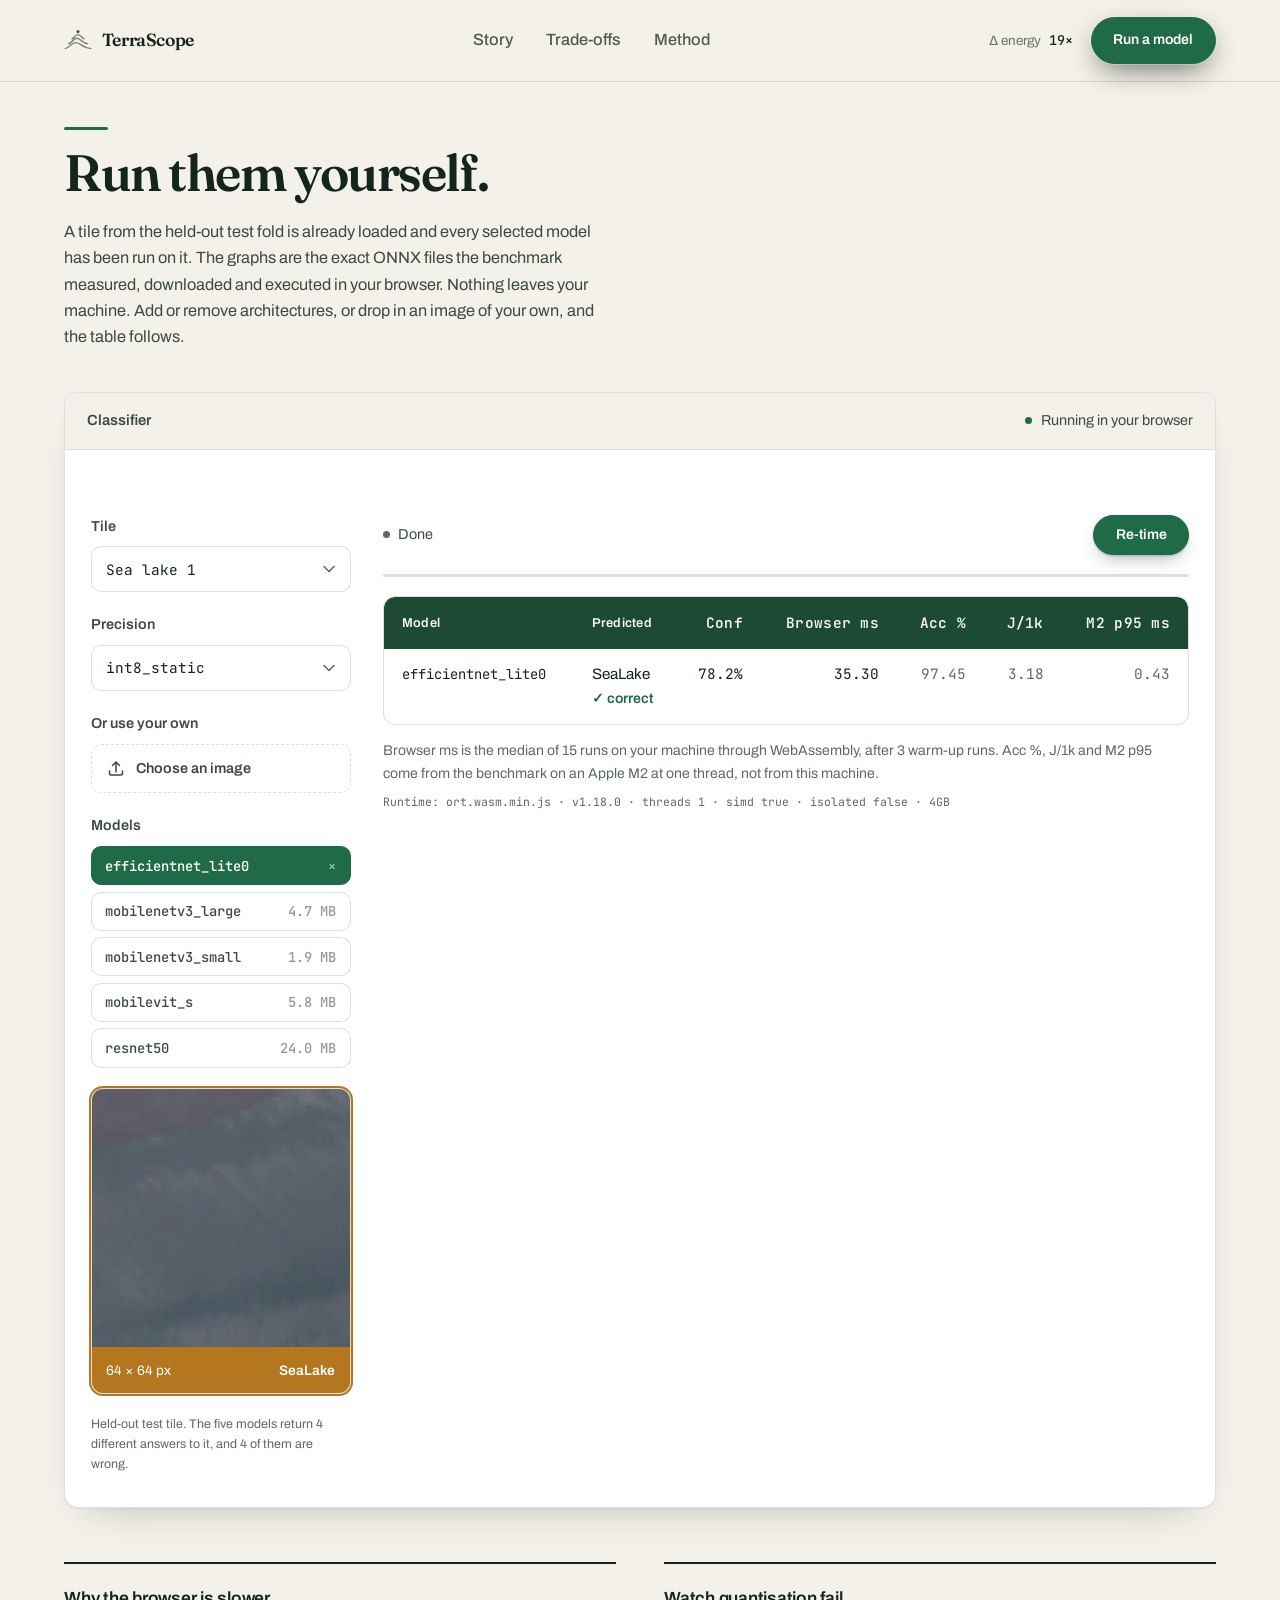
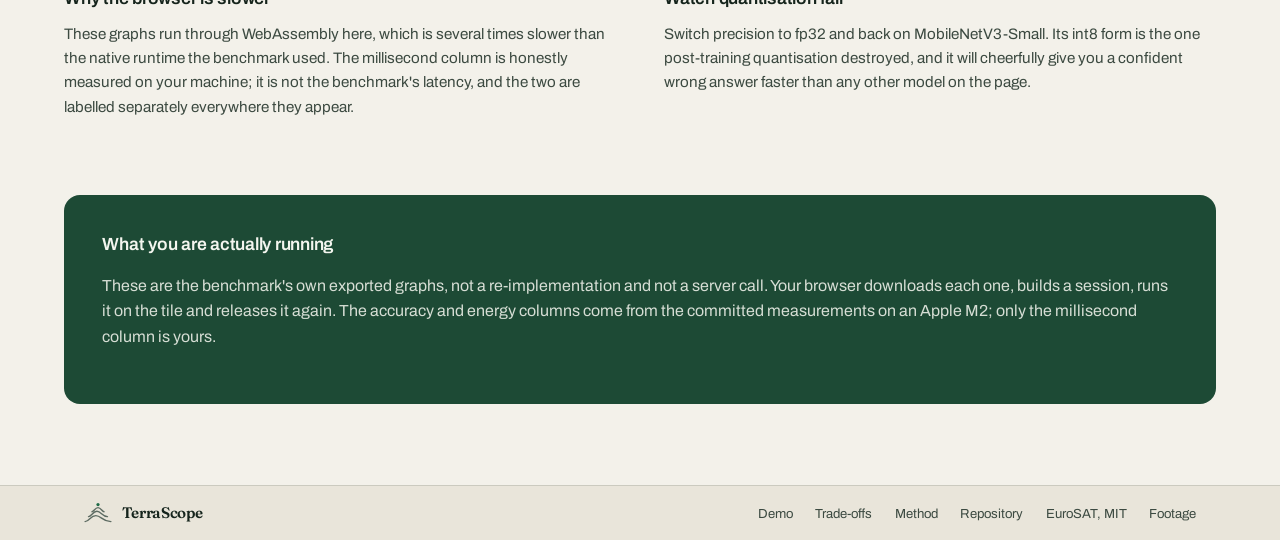
==== web/demo.html @ 0d63b8c3 "Serve the demo runtime from this origin, fetch one model on arrival, keep one copy Three problems in" ====
<!doctype html>
<html lang="en">
<head>
<meta charset="utf-8">
<meta name="viewport" content="width=device-width, initial-scale=1">
<title>TerraScope — run the models</title>
<meta name="description" content="Run the benchmark's own ONNX graphs in your browser on tiles from the held-out test fold.">
<link rel="stylesheet" href="assets/site.css">
<style>
  /* minmax(0,1fr), not 1fr: a `1fr` track takes its minimum from the
     content, and the widest thing in this one is the results table. That
     stretched the whole grid — and with it the controls column and the page —
     to the table's natural width instead of letting .tscroll scroll. */
  .layout{display:grid;grid-template-columns:minmax(200px,260px) minmax(0,1fr);
    gap:2rem;margin-top:clamp(28px,4vh,44px)}
  @media(max-width:820px){.layout{grid-template-columns:minmax(0,1fr)}}
  .controls{display:flex;flex-direction:column;gap:1.3rem}
  .runbar{display:flex;align-items:center;justify-content:space-between;gap:1rem;
    flex-wrap:wrap;margin-bottom:1.2rem}
  .status{font-size:.9rem;color:var(--ink-soft)}
  .status.busy{color:var(--brand)}
  .bar{height:3px;background:var(--rule);border-radius:99px;margin-top:.55rem;overflow:hidden}
  .bar i{display:block;height:100%;width:100%;background:var(--brand);
    transform:scaleX(0);transform-origin:left;transition:transform .3s ease}

  /* One green on the page that carries information. */
  .verdict.hit::before{content:"\2713\00a0"}
  table.data tbody tr{transition:background .18s ease}
  table.data tbody tr:hover{background:rgba(21,36,28,.03)}
</style>
</head>
<body class="lit">

<nav class="nav" id="nav">
  <a class="brand" href="index.html">
    <svg class="mark" viewBox="0 0 26 20" aria-hidden="true">
      <path d="M1 18C5 18 6 12.4 11 12.4S17.2 18 25 18"/>
      <path d="M4.2 13.4C7 13.4 8.2 8.4 12 8.4S17 13.4 21.8 13.4"/>
      <path d="M7.4 8.8C9.2 8.8 10.2 5 13 5S16.8 8.8 18.6 8.8"/>
      <circle class="pin" cx="13" cy="2.2" r="1.5"/>
    </svg>
    <span>TerraScope</span>
  </a>
  <div class="nav-links" id="navlinks">
    <span class="nav-pill" id="navpill"></span>
    <a href="index.html">Story</a>
    <a href="trade-offs.html">Trade-offs</a>
    <a href="method.html">Method</a>
  </div>
  <div class="nav-right">
    <span class="readout" title="Energy spread between configurations of statistically equal accuracy">
      <em>&#916; energy</em><b id="nav-fig">&#8212;</b>
    </span>
    <a class="btn btn-primary" href="demo.html">Run a model</a>
  </div>
  <i class="nav-prog" id="navprog"></i>
</nav>

<main class="page">
  <section class="lab" style="padding-bottom:0">
    <div class="wrap wide">
      <h1 class="display opens" style="font-size:clamp(2rem,4.4vw,3.2rem)">Run them yourself.</h1>
      <p class="lede">A tile from the held-out test fold is already loaded and
        every selected model has been run on it. The graphs are the exact ONNX
        files the benchmark measured, downloaded and executed in your browser.
        Nothing leaves your machine. Add or remove architectures, or drop in
        an image of your own, and the table follows.</p>
    </div>
  </section>

  <section class="lab" style="padding-top:var(--flow-m)">
    <div class="wrap wide">
      <div class="console">
        <div class="console-bar">
          <span class="label">Classifier</span>
          <span class="live" id="live">Running in your browser</span>
        </div>
        <div class="console-pad">
          <div class="layout">
            <div class="controls">
              <div class="field">
                <label for="tile">Tile</label>
                <div class="pick"><select id="tile"></select>
                  <svg viewBox="0 0 12 8" aria-hidden="true"><path d="M1 1.5 6 6.5 11 1.5"/></svg>
                </div>
              </div>
              <div class="field">
                <label for="precision">Precision</label>
                <div class="pick"><select id="precision">
                  <option value="int8_static">int8_static</option>
                  <option value="fp32">fp32</option>
                </select>
                  <svg viewBox="0 0 12 8" aria-hidden="true"><path d="M1 1.5 6 6.5 11 1.5"/></svg>
                </div>
              </div>
              <div class="field">
                <label for="upload">Or use your own</label>
                <label class="drop" for="upload">
                  <svg viewBox="0 0 20 20" aria-hidden="true">
                    <path d="M10 14V4m0 0L6.5 7.5M10 4l3.5 3.5"/>
                    <path d="M3.5 13v2.5A1.5 1.5 0 0 0 5 17h10a1.5 1.5 0 0 0 1.5-1.5V13"/>
                  </svg>
                  <span>Choose an image</span>
                  <input type="file" id="upload" accept="image/*">
                </label>
                <button class="linkish" id="clearup" hidden>Back to a benchmark tile</button>
              </div>
              <div class="field">
                <label>Models <span class="count" id="chipcount"></span></label>
                <div class="chips" id="chips"></div>
              </div>
              <div id="tilebox"></div>
              <p class="note" id="tilenote" style="margin:0;font-size:.78rem"></p>
            </div>

            <div>
              <div class="runbar">
                <span class="status" id="status">Idle</span>
                <button class="btn btn-primary" id="rerun">Re-time</button>
              </div>
              <div class="bar"><i id="progress"></i></div>
              <div id="results" style="margin-top:1.2rem">
                <div class="empty">Select at least one model.</div>
              </div>
              <p class="note" id="caption"></p>
              <p class="note diag" id="diag"></p>
            </div>
          </div>
        </div>
      </div>

      <div class="cards" style="margin-top:clamp(44px,6vh,72px)">
        <div class="card"><h3 class="h3">Why the browser is slower</h3>
          <p>These graphs run through WebAssembly here, which is several times
             slower than the native runtime the benchmark used. The millisecond
             column is honestly measured on your machine; it is not the
             benchmark's latency, and the two are labelled separately
             everywhere they appear.</p></div>
        <div class="card"><h3 class="h3">Watch quantisation fail</h3>
          <p>Switch precision to fp32 and back on MobileNetV3-Small. Its int8
             form is the one post-training quantisation destroyed, and it will
             cheerfully give you a confident wrong answer faster than any other
             model on the page.</p></div>
      </div>
    </div>
  </section>
  <section style="padding-top:0">
    <div class="wrap wide">
      <div class="band">
        <h3 class="h3">What you are actually running</h3>
        <p>These are the benchmark's own exported graphs, not a re-implementation
          and not a server call. Your browser downloads each one, builds a
          session, runs it on the tile and releases it again. The accuracy and
          energy columns come from the committed measurements on an Apple M2;
          only the millisecond column is yours.</p>
      </div>
    </div>
  </section>
</main>

<footer>
  <div class="wrap">
    <div class="foot">
      <a class="brand" href="index.html">
        <svg class="mark" viewBox="0 0 26 20" aria-hidden="true">
          <path d="M1 18C5 18 6 12.4 11 12.4S17.2 18 25 18"/>
          <path d="M4.2 13.4C7 13.4 8.2 8.4 12 8.4S17 13.4 21.8 13.4"/>
          <path d="M7.4 8.8C9.2 8.8 10.2 5 13 5S16.8 8.8 18.6 8.8"/>
          <circle class="pin" cx="13" cy="2.2" r="1.5"/>
        </svg>
        <span>TerraScope</span>
      </a>
      <nav class="flinks">
        <a href="demo.html">Demo</a>
        <a href="trade-offs.html">Trade-offs</a>
        <a href="method.html">Method</a>
        <a href="https://github.com/eklavya072/TerraScope-GeoSpatial-AI">Repository</a>
        <a href="https://github.com/phelber/eurosat">EuroSAT, MIT</a>
        <a href="https://www.pexels.com/video/aerial-view-of-tropical-waterfall-in-lush-jungle-37277807/">Footage</a>
      </nav>
    </div>
  </div>
</footer>

<!-- Pinned to 1.18.0, and to the wasm-only bundle, for one reason: 1.18.0 is
     the last release that ships a NON-THREADED WebAssembly binary
     (ort-wasm-simd.wasm). From 1.18.1 onward only *-threaded.wasm exists, and
     a threaded module asks for shared memory with a large maximum even when
     numThreads is 1. Browsers that decline that allocation -- Safari, and any
     context that is not cross-origin isolated -- fail every model with
     "no available backend found. ERR: [wasm] RangeError: Out of memory",
     regardless of how small the model is.

     1.18.0 was verified against 1.19.2 on all five graphs: identical
     predictions and identical confidences, so this costs nothing. -->
<!-- Served from this origin, not a CDN. onnxruntime-web and its WebAssembly
     binaries used to load from jsdelivr, which fails closed: plenty of
     government and corporate networks block public CDNs outright, and when the
     script did not arrive `ort` was simply undefined and the demo stopped with
     no explanation. A benchmark aimed at ministry hardware should not assume
     the ministry's network can reach a CDN. Vendored files also cannot drift:
     the version below is the one these numbers were produced with. -->
<script src="vendor/ort/ort.wasm.min.js"></script>
<script>
  /* Configured before any session exists: once the runtime has initialised
     its environment these are ignored. Single-threaded because the page is
     not cross-origin isolated (no SharedArrayBuffer), and because the
     benchmark itself reports single-thread numbers. */
  if (window.ort && ort.env && ort.env.wasm) {
    ort.env.wasm.wasmPaths = 'vendor/ort/';
    ort.env.wasm.numThreads = 1;
    ort.env.wasm.simd = true;
    ort.env.wasm.proxy = false;
  } else {
    /* The runtime did not load. Say so where the results would have been,
       rather than leaving a dead button: a blank panel reads as a broken
       page, and the visitor has no way to tell that inference was never
       attempted. */
    document.addEventListener('DOMContentLoaded', function () {
      var box = document.getElementById('results');
      if (box) {
        box.innerHTML = '<div class="empty">The inference runtime did not ' +
          'load, so nothing can be timed on this page. Every measured figure ' +
          'in the tables and on the other pages is unaffected \u2014 those ' +
          'come from the committed benchmark, not from your browser.</div>';
      }
      var b = document.getElementById('rerun');
      if (b) { b.disabled = true; }
    });
  }
</script>
<script src="assets/site.js"></script>
<script src="assets/demo.js"></script>
</body>
</html>
---- web/assets/site.css ----
/* TerraScope, the site.
   =========================================================================
   The page is not one green field. It runs as bands, the way a printed
   report does: a dark cinematic hero, then cream and white for everything
   that has to be read, then deep forest again for the closing and the
   footer. Green is the brand, not the background.

   Display type is Fraunces, a serif with real weight and an optical axis —
   the editorial voice. Archivo carries the interface. JetBrains Mono is
   reserved for measured quantities, because every number here is one.
   ========================================================================= */

@import url('https://fonts.googleapis.com/css2?family=Archivo:wght@400;500;600;700&family=Fraunces:opsz,wght@9..144,400;9..144,500;9..144,600;9..144,700&family=JetBrains+Mono:wght@300;400;500&display=swap');

:root{
  /* light bands */
  --canvas:#f3f1ea;
  --canvas-warm:#e9e5da;
  --surface:#ffffff;
  --ink:#15241c;
  --ink-soft:#3c4a41;    /* body on cream: was #4c5c51, too light to read */
  --ink-faint:#5d6b62;   /* captions: was #7d8a80, under 4.5:1 on cream */
  --rule:rgba(21,36,28,.14);
  --rule-soft:rgba(21,36,28,.08);

  /* dark bands */
  --forest:#143024;
  --forest-deep:#0c1f18;
  --bone:#f4f6ef;
  --bone-soft:rgba(244,246,239,.86);
  --bone-faint:rgba(244,246,239,.68);
  --rule-dark:rgba(244,246,239,.16);

  /* brand */
  --brand:#1f6b47;
  --brand-dark:#144e33;
  --moss:#a9cb87;
  --gold:#eccd7d;
  /* A lighter bottle green for header bands: --forest reads as black at small
     sizes, which is what made the table headings look like a bar of ink. */
  --bottle:#1d4a35;
  /* One warm tone, reserved for the loss/warning state so that green never
     has to mean both "good" and "bad" on the same page. */
  --amber:#b4761f;
  --amber-wash:rgba(180,118,31,.09);

  --sans:'Archivo',-apple-system,BlinkMacSystemFont,sans-serif;
  --serif:'Fraunces','Iowan Old Style',Georgia,serif;
  --mono:'JetBrains Mono',ui-monospace,'SF Mono',Menlo,monospace;
  --gutter:clamp(20px,5vw,72px);
  /* One vertical rhythm for the whole site. Blocks were previously spaced by
     whatever each component happened to declare, which is why headings and
     the content under them sometimes read as one run-on column. */
  --flow-s:clamp(14px,1.7vh,22px);
  --flow-head:clamp(17px,2.3vh,29px);   /* under a display heading */
  --flow-m:clamp(34px,4.6vh,58px);
  --flow-l:clamp(56px,7.4vh,92px);
  --measure:1240px;
  --ease:cubic-bezier(.16,1,.3,1);

  /* what the nav writes on; each band sets its own */
  --nav-ink:var(--bone);
}
*{box-sizing:border-box}
html{scroll-behavior:smooth}
body{margin:0;background:var(--canvas);color:var(--ink);font-family:var(--sans);
  font-size:16px;line-height:1.6;-webkit-font-smoothing:antialiased;overflow-x:clip}
a{color:inherit;text-decoration:none}
.wrap{max-width:var(--measure);margin:0 auto;padding:0 var(--gutter)}

::selection{background:var(--brand);color:#fff}
:root{accent-color:var(--brand);caret-color:var(--brand)}
::-webkit-scrollbar{width:12px;height:12px}
::-webkit-scrollbar-track{background:var(--canvas-warm)}
::-webkit-scrollbar-thumb{background:#b9c2b4;border:3px solid var(--canvas-warm);border-radius:99px}
::-webkit-scrollbar-thumb:hover{background:var(--brand)}
:focus-visible{outline:2px solid var(--brand);outline-offset:3px;border-radius:3px}
:focus:not(:focus-visible){outline:none}

/* ================================================================ type === */
.display{font-family:var(--serif);font-weight:600;font-size:clamp(2.7rem,6.2vw,5.2rem);
  line-height:.98;letter-spacing:-.028em;margin:0 0 var(--flow-head);text-wrap:balance}
h2.h{font-family:var(--serif);font-weight:600;font-size:clamp(1.95rem,4vw,3.25rem);
  line-height:1.06;letter-spacing:-.024em;margin:0 0 var(--flow-head);max-width:20ch;
  text-wrap:balance}
h3.h3{font-family:var(--sans);font-size:1.1rem;font-weight:600;letter-spacing:-.014em;
  line-height:1.3;margin:0 0 .7rem}
p.lede{font-size:clamp(1.02rem,1.15vw,1.16rem);line-height:1.62;max-width:60ch;margin:0;
  color:var(--ink-soft);text-wrap:pretty}
p.note{font-size:.88rem;line-height:1.6;color:var(--ink-faint);margin:var(--flow-s) 0 0}
.mono{font-family:var(--mono);font-variant-numeric:tabular-nums}
em.stress{font-style:normal;font-family:var(--serif);font-weight:600;color:var(--brand)}

/* a dark band inverts the whole reading palette */
.dark{background:var(--forest);color:var(--bone);--nav-ink:var(--bone)}
.dark .lede,.dark p{color:var(--bone-soft)}
.dark .note{color:var(--bone-faint)}
.dark em.stress{color:var(--moss)}

/* ================================================================= nav === */
/* Over the hero the bar is glass with nothing behind it: the footage runs
   straight through. The moment the page scrolls it takes the cream of the
   band below and flips its own ink to match. */
.nav{position:fixed;top:0;left:0;right:0;z-index:100;
  display:flex;align-items:center;justify-content:space-between;gap:1.6rem;
  padding:0 var(--gutter);height:82px;color:var(--nav-ink);
  background:transparent;border-bottom:1px solid transparent;
  backdrop-filter:blur(2px);-webkit-backdrop-filter:blur(2px);
  transition:height .35s var(--ease),background .35s ease,color .35s ease,
             border-color .35s ease,backdrop-filter .35s ease}
.nav.tight{height:66px;color:var(--ink);
  background:rgba(243,241,234,.78);
  backdrop-filter:blur(22px) saturate(180%);-webkit-backdrop-filter:blur(22px) saturate(180%);
  border-bottom-color:var(--rule)}
/* pages with no hero behind the bar start solid */
body.lit .nav{color:var(--ink);background:rgba(243,241,234,.78);
  backdrop-filter:blur(22px) saturate(180%);-webkit-backdrop-filter:blur(22px) saturate(180%);
  border-bottom-color:var(--rule)}
.nav-prog{position:absolute;left:0;bottom:-1px;height:2px;width:100%;
  transform:scaleX(var(--sp,0));transform-origin:left;background:var(--brand);
  transition:transform .1s linear;opacity:0}
.nav.tight .nav-prog,body.lit .nav-prog{opacity:1}

.brand{display:inline-flex;align-items:center;gap:.6rem;font-family:var(--serif);
  font-size:1.1rem;font-weight:600;letter-spacing:-.02em;position:relative;z-index:2}
.brand .mark{width:28px;height:22px;overflow:visible;flex:none}
.brand .mark path{fill:none;stroke:currentColor;stroke-width:1.3;stroke-linecap:round;
  opacity:.55;transition:opacity .3s ease}
.brand .mark .pin{fill:var(--moss);stroke:none;transition:transform .5s var(--ease)}
.nav.tight .brand .mark .pin,body.lit .brand .mark .pin{fill:var(--brand)}
.brand:hover .mark path{opacity:1}
.brand:hover .mark .pin{transform:translateY(-2px)}

.nav-links{position:relative;display:flex;align-items:center;gap:.15rem;z-index:2}
.nav-links a{position:relative;z-index:2;font-size:1.02rem;font-weight:500;
  padding:.5rem .95rem;border-radius:99px;opacity:.74;
  transition:opacity .2s ease,color .2s ease}
.nav-links a:hover{opacity:1}
.nav-links a.here{opacity:1;font-weight:600}
.nav-pill{position:absolute;z-index:1;top:50%;left:var(--ix,0);width:var(--iw,0);
  height:2.3rem;margin-top:-1.15rem;border-radius:99px;opacity:0;
  background:currentColor;transition:left .42s var(--ease),width .42s var(--ease),
  opacity .25s ease}
.nav-links:hover .nav-pill{opacity:.1}

.nav-right{display:flex;align-items:center;gap:1.1rem;position:relative;z-index:2}
.readout{display:none;align-items:baseline;gap:.5rem;font-size:.84rem}
.readout em{font-style:normal;opacity:.62}
.readout b{font-family:var(--mono);font-weight:500;font-variant-numeric:tabular-nums}
@media(min-width:1120px){.readout{display:inline-flex}}

.btn{display:inline-block;font-family:var(--sans);font-size:.88rem;font-weight:600;
  padding:.72rem 1.35rem;border-radius:99px;cursor:pointer;border:1px solid transparent;
  transition:background .2s ease,transform .12s ease,border-color .2s ease,
             color .2s ease,box-shadow .2s ease;white-space:nowrap}
.btn-primary{background:var(--brand);color:#fff;border-color:var(--brand);
  box-shadow:0 1px 2px rgba(20,48,36,.2),0 8px 20px -8px rgba(20,48,36,.45)}
.btn-primary:hover{background:var(--brand-dark);border-color:var(--brand-dark);
  box-shadow:0 2px 4px rgba(20,48,36,.24),0 14px 28px -10px rgba(20,48,36,.5)}
/* One primary button, one colour, wherever it sits. Over the footage it gains
   a ring and a deeper shadow to hold its edge instead of changing identity. */
.nav:not(.tight) .btn-primary{box-shadow:0 0 0 1px rgba(244,246,239,.28),
  0 10px 30px -8px rgba(0,0,0,.65)}
.btn-ghost{border-color:currentColor;opacity:.75;background:transparent}
.btn-ghost:hover{opacity:1;background:rgba(127,127,127,.09)}
.btn:active{transform:translateY(1px)}
.btn:disabled{opacity:.4;cursor:not-allowed}

@media(max-width:900px){
  .nav{height:64px;gap:.7rem}.nav.tight{height:58px}
  .nav-links{min-width:0;overflow-x:auto;scrollbar-width:none}
  .nav-links::-webkit-scrollbar{display:none}
  .nav-links a{padding:.45rem .6rem;font-size:.95rem}
  .nav-pill{display:none}
  .brand{font-size:1.05rem}
  .nav-right .btn{padding:.6rem 1rem;font-size:.86rem}
}
@media(max-width:620px){.brand span{display:none}.nav-right .btn{display:none}}

/* ============================================================ sections === */
.page{padding-top:82px}
body.lit{--nav-ink:var(--ink)}
@media(max-width:900px){.page{padding-top:64px}}
/* Space is doing a job or it is waste. Sections get generous air between
   ideas, but the first block under the bar does not need a second full
   section's worth on top of the bar's own height, and the last block before
   the footer does not need to trail off. */
section{padding:clamp(64px,8.5vh,116px) 0}
section + section{padding-top:clamp(72px,9.5vh,128px)}
body.lit main > section:first-child{padding-top:clamp(40px,5vh,64px)}
main > section:last-of-type{padding-bottom:clamp(72px,9vh,120px)}
.warm{background:var(--canvas-warm)}

/* Word reveal + block rise */
.reveal span{display:inline-block;opacity:.18;filter:blur(3px);
  transition:opacity .55s ease,filter .55s ease}
.reveal.on span{opacity:1;filter:none}
.rise{opacity:0;transform:translateY(26px);
  transition:opacity .8s var(--ease),transform .8s var(--ease)}
.rise.on{opacity:1;transform:none}
.scrub span{display:inline-block;opacity:.18;filter:blur(4px);transition:none;
  will-change:opacity,filter}
@media(prefers-reduced-motion:reduce){.scrub span{opacity:1;filter:none}}

/* ================================================================ lede === */
/* The opening statement of a light band: oversized serif, a rule, and the
   supporting prose set beside it rather than under it. */
/* Heading and its supporting line share a top edge, with the prose nudged
   down to sit optically on the heading's first baseline rather than above
   it. Bottom-aligning them, as this did before, left the lede floating at a
   different height in every section depending on how many lines it ran to. */
.statement{display:grid;grid-template-columns:1.24fr .76fr;gap:clamp(1.6rem,4vw,4.4rem);
  align-items:start}
.statement .h{margin-bottom:0;max-width:27ch}
.statement .lede{padding-top:clamp(.25rem,.7vw,.7rem)}
@media(max-width:900px){.statement{grid-template-columns:1fr;gap:1.6rem}}

/* A single-column opener, for sections whose supporting line is short enough
   that setting it beside the heading would leave a hole rather than a
   composition. */
.lead-in{max-width:60ch}
.lead-in .h{max-width:16ch}
.lead-in .lede{max-width:52ch}

/* ================================================================ stats == */
.stats{display:grid;grid-template-columns:repeat(4,1fr);gap:0;
  border-top:1px solid var(--rule);margin-top:var(--flow-l)}
.stat{padding:2rem 1.6rem 0 0;border-right:1px solid var(--rule)}
.stat:last-child{border-right:none}
.stat:not(:first-child){padding-left:1.8rem}
.stat b{display:block;font-family:var(--mono);font-weight:300;font-variant-numeric:tabular-nums;
  font-size:clamp(1.9rem,3.2vw,2.7rem);letter-spacing:-.045em;line-height:1;margin-bottom:.6rem;
  color:var(--brand)}
.dark .stat b{color:var(--moss)}
.dark .stat,.dark .stats{border-color:var(--rule-dark)}
.stat span{font-size:.88rem;color:var(--ink-soft);display:block;max-width:20ch}
.dark .stat span{color:var(--bone-soft)}
@media(max-width:820px){.stats{grid-template-columns:1fr 1fr}
  .stat{border-bottom:1px solid var(--rule);padding-bottom:1.6rem}
  .stat:nth-child(2n){border-right:none}
  .stat:not(:first-child){padding-left:0}
  .stat:nth-child(2n){padding-left:1.8rem}}

/* ============================================================== versus === */
/* A spec sheet, not a row of floating multipliers. Four measured quantities,
   both configurations named, and the difference in its own column — including
   the one difference that goes the other way. */
.versus{margin-top:var(--flow-l);background:var(--surface);border-radius:16px;
  border:1px solid var(--rule-soft);padding:clamp(1.4rem,2.4vw,2.4rem);
  box-shadow:0 1px 2px rgba(21,36,28,.04),0 18px 44px -26px rgba(21,36,28,.32)}
table.vs{width:100%;border-collapse:collapse}
table.vs th,table.vs td{text-align:right;padding:1rem 0 1rem 1.6rem;vertical-align:baseline}
table.vs .rowhead,table.vs tbody th{text-align:left;padding-left:0;font-weight:500;
  color:var(--ink-soft);font-size:.95rem}
table.vs thead th{border-bottom:1px solid var(--rule);padding-bottom:.9rem;
  font-weight:600;font-size:.95rem;white-space:nowrap}
table.vs thead th b{display:block;font-weight:600;font-size:1rem;color:var(--ink)}
table.vs thead th span{display:block;font-weight:400;font-size:.82rem;
  color:var(--ink-faint);margin-top:.15rem}
.vs-cap{display:block;font-weight:400;font-size:.82rem;color:var(--ink-faint);
  max-width:18ch;text-align:left}
table.vs tbody tr th,table.vs tbody tr td{border-top:1px solid var(--rule-soft)}
table.vs tbody tr:hover th,table.vs tbody tr:hover td{background:rgba(31,107,71,.045)}
table.vs tbody th:first-child{border-radius:8px 0 0 8px}
table.vs tbody td:last-child{border-radius:0 8px 8px 0}
table.vs .num{font-family:var(--mono);font-variant-numeric:tabular-nums;
  font-size:1.02rem;color:var(--ink-soft);white-space:nowrap}
table.vs .win{color:var(--ink);font-weight:500}
table.vs .delta-col{color:var(--brand)}
table.vs .delta{color:var(--brand);font-weight:500}
/* The accuracy row is the one place the cheap model loses; it says so. */
table.vs .delta.cost{color:#a8442f}
.vs-foot{margin:1.3rem 0 0;font-size:.82rem;color:var(--ink-faint)}
@media(max-width:820px){
  .versus{padding:1.2rem;overflow-x:auto}
  table.vs{min-width:34rem}
  table.vs th,table.vs td{padding-left:1rem}
}

/* =============================================================== bento === */
/* Four results of unequal weight, laid out as unequal cards on white. */
.bento{display:grid;grid-template-columns:repeat(6,1fr);gap:14px;
  margin-top:var(--flow-m)}
.bento .cell{background:var(--surface);border:1px solid var(--rule-soft);border-radius:14px;
  padding:2.1rem 2.1rem 2.3rem;display:flex;flex-direction:column;justify-content:flex-end;
  min-height:14rem;box-shadow:0 1px 2px rgba(21,36,28,.04),0 12px 28px -18px rgba(21,36,28,.3);
  transition:transform .45s var(--ease),box-shadow .45s var(--ease)}
.bento .cell:hover{transform:translateY(-3px);
  box-shadow:0 2px 4px rgba(21,36,28,.06),0 22px 44px -22px rgba(21,36,28,.4)}
.bento .cell.lead{grid-column:span 4;min-height:19rem;background:var(--forest);color:var(--bone);
  border-color:transparent}
.bento .cell.lead p{color:var(--bone-soft)}
.bento .cell.tall{grid-column:span 2;min-height:19rem}
.bento .cell.half{grid-column:span 3}
.bento .cell p{margin:0;font-size:.95rem;line-height:1.58;color:var(--ink-soft);max-width:50ch}
.bento .big{font-family:var(--mono);font-weight:300;font-variant-numeric:tabular-nums;
  font-size:clamp(2.7rem,5vw,4.2rem);letter-spacing:-.05em;line-height:.92;
  color:var(--moss);margin-bottom:.9rem}
.bento .mid{font-family:var(--mono);font-weight:300;font-variant-numeric:tabular-nums;
  font-size:clamp(1.75rem,2.8vw,2.25rem);letter-spacing:-.04em;line-height:1;
  color:var(--brand);margin-bottom:.6rem}
@media(max-width:900px){
  .bento{grid-template-columns:1fr}
  .bento .cell,.bento .cell.lead,.bento .cell.tall,.bento .cell.half{
    grid-column:span 1;min-height:0}}

/* ================================================================ grid === */
.cards{display:grid;grid-template-columns:1fr 1fr;gap:var(--flow-m) 3rem;
  margin-top:var(--flow-l)}
.card{padding-top:1.5rem;border-top:2px solid var(--ink)}
.dark .card{border-top-color:var(--bone)}
.card p{margin:0;font-size:.95rem;line-height:1.6;color:var(--ink-soft)}
.dark .card p{color:var(--bone-soft)}
@media(max-width:820px){.cards{grid-template-columns:1fr}}

/* ============================================================== tables === */
/* Rows were separated by a hairline so faint the eye could not track across
   them. The structure now comes from a banded row, a firm rule under the
   header, and numerals that line up because they are tabular. */
.tscroll{overflow-x:auto;max-width:100%;
  border:1px solid var(--rule);border-radius:12px;background:var(--surface)}
table.data{width:100%;border-collapse:collapse}
table.data caption{caption-side:top;text-align:left;padding:1rem 1.15rem .4rem;
  font-size:.88rem;color:var(--ink-faint)}
/* A forest header band: it separates the data from the page, gives every
   table a definite top edge, and puts the brand colour somewhere structural
   rather than decorative. */
table.data th{font-size:.8rem;font-weight:600;letter-spacing:.02em;color:var(--bone);
  text-align:left;padding:.9rem 1.15rem;background:var(--bottle);
  white-space:nowrap;position:sticky;top:0}
table.data thead th:first-child{border-radius:11px 0 0 0}
table.data thead th:last-child{border-radius:0 11px 0 0}
table.data td{padding:.82rem 1.15rem;font-size:.95rem;vertical-align:baseline;
  border-bottom:1px solid var(--rule-soft)}
table.data tbody tr:nth-child(even) td{background:rgba(21,36,28,.022)}
table.data tbody tr:hover td{background:var(--accent-row,rgba(31,107,71,.055))}
table.data tbody tr:last-child td{border-bottom:none}
table.data .num{text-align:right;font-family:var(--mono);font-size:.9rem;
  white-space:nowrap;font-variant-numeric:tabular-nums}
table.data th.num{text-align:right}
table.data .model{font-family:var(--mono);font-size:.86rem;color:var(--ink)}
table.data .dim{color:var(--ink-faint)}
.verdict{font-size:.88rem;font-weight:600}
.verdict.hit{color:var(--brand)}
.verdict.miss{color:var(--ink-faint);text-decoration:line-through}
.verdict.none{color:var(--ink-faint)}

/* ============================================================== console == */
.console{border:1px solid var(--rule);background:var(--surface);border-radius:14px;
  box-shadow:0 1px 2px rgba(21,36,28,.04),0 18px 40px -26px rgba(21,36,28,.35)}
.console-bar{display:flex;align-items:center;justify-content:space-between;gap:1rem;
  padding:1rem 1.4rem;border-bottom:1px solid var(--rule-soft);
  background:var(--canvas);border-radius:14px 14px 0 0}
.label{font-size:.92rem;font-weight:600;color:var(--ink-soft)}
.live{display:inline-flex;align-items:center;gap:.55rem;font-size:.9rem;color:var(--ink-soft)}
.live::before{content:"";width:7px;height:7px;border-radius:50%;background:var(--brand)}
.console-pad{padding:1.8rem 1.6rem 2rem}

.field{display:flex;flex-direction:column;gap:.55rem}
.field > label{font-size:.9rem;font-weight:600;color:var(--ink-soft)}
select,input[type=file]{background:var(--surface);border:1px solid var(--rule);
  border-radius:9px;color:var(--ink);font-family:var(--mono);font-size:.92rem;
  padding:.7rem .8rem;width:100%}
select:hover{border-color:var(--ink-faint)}

/* One model per line. Wrapping put resnet50 alongside mobilevit_s, which
   read as a pair rather than as two entries in a list. */
.chips{display:flex;flex-direction:column;align-items:stretch;gap:.4rem}
.chip{display:inline-flex;align-items:center;gap:.5rem;font-family:var(--mono);
  font-size:.83rem;padding:.5rem .8rem;border-radius:99px;cursor:pointer;
  border:1px solid var(--rule);color:var(--ink-soft);background:var(--surface);
  transition:border-color .2s ease,color .2s ease,background .2s ease}
.chip:hover{border-color:var(--ink-faint);color:var(--ink)}
.chip.on{background:var(--forest);border-color:var(--forest);color:var(--bone)}
.chip .x{opacity:.6}
.chip[disabled]{opacity:.4;cursor:not-allowed}

.tile{border:1px solid var(--rule);background:var(--surface);border-radius:12px;overflow:hidden}
.tile img{width:100%;display:block;aspect-ratio:1;object-fit:cover;image-rendering:pixelated}
.tile-meta{display:flex;flex-wrap:wrap;justify-content:space-between;gap:.15rem .8rem;
  padding:.7rem .9rem;border-top:1px solid var(--rule-soft);font-size:.86rem;
  color:var(--ink-faint)}
.tile-meta .truth{color:var(--ink);font-weight:600}
.empty{display:flex;align-items:center;justify-content:center;min-height:12rem;
  border:1px dashed var(--rule);border-radius:12px;font-size:.95rem;
  color:var(--ink-faint);text-align:center;padding:1.2rem}

/* ============================================================ quant pair = */
.quant{display:grid;grid-template-columns:1fr 1.15fr;border:1px solid var(--rule);
  border-radius:14px;overflow:hidden;background:var(--surface)}
.qpanel{padding:2.1rem 2rem}
.qpanel + .qpanel{border-left:1px solid var(--rule)}
.qpanel.loss{background:var(--canvas)}
.delta{font-family:var(--mono);font-size:clamp(2rem,3.6vw,2.9rem);font-weight:300;
  letter-spacing:-.04em;display:block;margin-bottom:.5rem;font-variant-numeric:tabular-nums}
.delta.ok{color:var(--brand)}
.delta.bad{color:#a8442f}
.pair{display:flex;align-items:flex-end;gap:1.5rem;height:132px;margin-top:1.6rem;max-width:21rem}
.pcol{flex:1;display:flex;flex-direction:column;justify-content:flex-end;height:100%}
.stem{width:100%;height:100%;background:var(--rule);transform-origin:bottom;
  transform:scaleY(var(--v,0));transition:transform 1s cubic-bezier(.16,.8,.3,1);
  border-radius:4px 4px 0 0}
.pcol.q .stem{background:var(--brand)}
.qpanel.loss .pcol.q .stem{background:repeating-linear-gradient(135deg,
  #d3b3aa 0 5px,transparent 5px 10px);border-top:2px solid #a8442f}
.tick{font-family:var(--mono);font-size:.82rem;color:var(--ink-faint);margin-top:.6rem}
@media(max-width:860px){.quant{grid-template-columns:1fr}
  .qpanel + .qpanel{border-left:none;border-top:1px solid var(--rule)}}

/* =============================================================== footer == */
/* Compact: one row of links, one line of fine print. It is a footer, not a
   second homepage. */
/* The footer is a utility zone, not a feature band: cream, one row, and out
   of the way. A deep-green slab down here competed with the closing section
   directly above it and doubled the page's dark weight for no reason. */
footer{background:var(--canvas-warm);color:var(--ink);
  border-top:1px solid var(--rule);padding:.95rem 0}
.foot{display:flex;flex-wrap:wrap;align-items:center;justify-content:space-between;
  gap:.5rem 2rem}
.foot .brand{font-size:.95rem}
.flinks{display:flex;flex-wrap:wrap;gap:.3rem 1.4rem}
.flinks a{font-size:.82rem;color:var(--ink-soft);transition:color .2s ease}
.flinks a:hover{color:var(--brand)}
.fine{margin-top:.85rem;padding-top:.75rem;border-top:1px solid var(--rule-soft);
  font-size:.75rem;line-height:1.5;color:var(--ink-faint);max-width:100ch}

/* The mark sits on cream down here, so it takes the ink and brand colours
   rather than the light-on-dark pair. */
footer .brand .mark path{stroke:var(--ink-faint);opacity:1}
footer .brand .mark .pin{fill:var(--brand)}

/* =============================================================== range === */
/* The default range control is a grey OS artefact. This is a measured track
   with a filled portion showing how far the constraint has been pushed, and a
   thumb that responds to press. --fill is set by tradeoffs.js. */
input[type=range]{-webkit-appearance:none;appearance:none;width:100%;height:34px;
  background:transparent;cursor:pointer;display:block}
input[type=range]::-webkit-slider-runnable-track{height:6px;border-radius:99px;
  background:linear-gradient(to right,var(--brand) 0 var(--fill,50%),
             var(--rule) var(--fill,50%) 100%)}
input[type=range]::-moz-range-track{height:6px;border-radius:99px;background:var(--rule)}
input[type=range]::-moz-range-progress{height:6px;border-radius:99px;background:var(--brand)}
input[type=range]::-webkit-slider-thumb{-webkit-appearance:none;appearance:none;
  width:22px;height:22px;margin-top:-8px;border-radius:50%;background:var(--surface);
  border:1px solid var(--rule);
  box-shadow:0 1px 2px rgba(21,36,28,.16),0 4px 12px -2px rgba(21,36,28,.28);
  transition:transform .14s ease,box-shadow .14s ease}
input[type=range]::-moz-range-thumb{width:22px;height:22px;border-radius:50%;
  background:var(--surface);border:1px solid var(--rule);
  box-shadow:0 1px 2px rgba(21,36,28,.16),0 4px 12px -2px rgba(21,36,28,.28)}
input[type=range]:hover::-webkit-slider-thumb{transform:scale(1.06)}
/* Emil Kowalski's press rule: a control that does not compress on press feels
   dead. Under 300ms, transform only. */
input[type=range]:active::-webkit-slider-thumb{transform:scale(.97);
  box-shadow:0 1px 2px rgba(21,36,28,.2),0 2px 6px -1px rgba(21,36,28,.3)}
input[type=range]:focus-visible::-webkit-slider-thumb{outline:2px solid var(--brand);
  outline-offset:2px}
.btn:active{transform:scale(.97)}

/* ---- where the colour goes ------------------------------------------------
   .band  one forest-green moment per page, for the sentence that matters
   .tint  a pale green wash to group a working area out of the cream
   .warn  the amber state, only ever for a measured loss
   -------------------------------------------------------------------------- */
.tint{background:linear-gradient(180deg,rgba(31,107,71,.055),rgba(31,107,71,.02))}
.warn{color:var(--amber)}
.delta.bad,.qpanel.loss .delta{color:var(--amber)}
.qpanel.loss{background:var(--amber-wash)}
.qpanel.loss .pcol.q .stem{background:repeating-linear-gradient(135deg,
  rgba(180,118,31,.45) 0 5px,transparent 5px 10px);
  border-top:2px solid var(--amber)}
table.vs .delta.cost{color:var(--amber)}

/* A quiet forest-green band, for the one moment on an inner page that should
   carry weight rather than another cream section. */
.band{background:var(--bottle);color:var(--bone);border-radius:16px;
  padding:clamp(1.6rem,3vw,2.6rem);--nav-ink:var(--bone)}
.band h3,.band .h{color:var(--bone)}
.band p{color:var(--bone-soft)}
.band .mono{color:var(--moss)}

/* ============================================================== a11y ===== */
@media(prefers-reduced-motion:reduce){
  html{scroll-behavior:auto}
  *{transition-duration:.01ms!important;animation-duration:.01ms!important}
  .reveal span,.rise{opacity:1;transform:none;filter:none}
}

/* The tile mosaic. It was carrying its spacing in an inline style, which is
   why it sat on a different rhythm from every other block on the page. */
.mosaic{display:grid;grid-template-columns:repeat(12,1fr);gap:4px;
  margin-top:var(--flow-m);border-radius:10px;overflow:hidden}
@media(max-width:900px){.mosaic{grid-template-columns:repeat(6,1fr)}}
@media(max-width:560px){.mosaic{grid-template-columns:repeat(4,1fr)}}

/* ============================================================== closing == */
/* The photograph is the argument: this is the land the models classify and
   the reason the joules matter. It is graded to be looked at, and the copy
   gets its ground from a veil that clears the right of the frame. */
.closing{position:relative;overflow:hidden;isolation:isolate;
  min-height:clamp(30rem,58vh,42rem);display:flex;align-items:center;
  padding:clamp(84px,12vh,150px) 0;color:var(--bone);--nav-ink:var(--bone)}
.closing-art{position:absolute;inset:0;z-index:-2;
  background:url('valley.jpg') center 46%/cover no-repeat;
  filter:saturate(1.08) contrast(1.04)}
.closing-veil{position:absolute;inset:0;z-index:-1;background:
  linear-gradient(102deg,rgba(9,26,19,.93) 0%,rgba(9,26,19,.8) 36%,
                  rgba(9,26,19,.34) 64%,rgba(9,26,19,.06) 100%)}
.closing-copy{position:relative;width:100%}
.closing-copy .h{max-width:16ch;color:var(--bone)}
.closing-copy .lede{max-width:48ch;color:var(--bone-soft)}
.closing-actions{display:flex;flex-wrap:wrap;gap:.8rem;margin:2.4rem 0 0}
.closing .btn-primary{background:var(--moss);color:#12220c;border-color:var(--moss)}
.closing .btn-primary:hover{background:#bcd89f;border-color:#bcd89f}
@media(max-width:820px){
  .closing-art{background-position:center}
  .closing-veil{background:linear-gradient(to bottom,rgba(9,26,19,.84),rgba(9,26,19,.94))}
}

/* The bento settles cell by cell, weightiest first. */
.bento .cell.rise{transform:translateY(22px) scale(.995)}
.bento .cell.rise.on{transform:none}
.bento .cell:nth-child(2).rise{transition-delay:.09s}
.bento .cell:nth-child(3).rise{transition-delay:.18s}
.bento .cell:nth-child(4).rise{transition-delay:.27s}

/* Cards in a row stagger the same way rather than arriving as one block. */
.cards .card:nth-child(2).rise{transition-delay:.07s}
.cards .card:nth-child(3).rise{transition-delay:.14s}
.cards .card:nth-child(4).rise{transition-delay:.21s}

/* ========================================================== provenance === */
/* Three guarantees, each stated in words, with its fingerprint as supporting
   evidence rather than as the thing the reader has to decode. */
.provenance{display:grid;grid-template-columns:repeat(3,1fr);gap:14px;
  margin-top:var(--flow-m)}
.provenance .seal{background:var(--bottle);color:var(--bone);border:0;
  border-radius:14px;padding:1.6rem 1.6rem 1.3rem;display:flex;flex-direction:column;
  box-shadow:0 14px 34px -22px rgba(12,31,24,.55)}
.provenance .seal h3{color:var(--bone)}
.provenance p{margin:0 0 1.2rem;font-size:.95rem;line-height:1.6;color:var(--bone-soft)}
.seal-id{margin-top:auto;padding-top:.9rem;border-top:1px solid var(--rule-dark)}
.seal-id span{display:block;font-size:.76rem;color:var(--bone-faint);margin-bottom:.32rem}
.seal-id code{font-family:var(--mono);font-size:.78rem;color:var(--moss);
  word-break:break-all;line-height:1.5}
@media(max-width:900px){.provenance{grid-template-columns:1fr}}

/* A section that opens a working area is marked by a short green rule, so
   the eye can find the start of each part of a long page. */
.opens{position:relative;padding-top:1.3rem}
.opens::before{content:"";position:absolute;left:0;top:0;width:44px;height:3px;
  border-radius:99px;background:var(--brand)}
.dark .opens::before{background:var(--moss)}

/* ================================================================= lab === */
/* The classifier needs more measure than an article does: the results table
   has eight columns and side-scrolling it hides the comparison that is the
   whole point of the page. */
.wrap.wide{max-width:1460px}
.lab .console{overflow:hidden}

/* A select that belongs to the design rather than to the operating system.
   The native control still does the work; only its skin changes. */
.pick{position:relative;display:block}
.pick select{-webkit-appearance:none;appearance:none;width:100%;cursor:pointer;
  padding:.78rem 2.4rem .78rem .9rem;border-radius:10px;
  background:var(--surface);border:1px solid var(--rule);color:var(--ink);
  font-family:var(--mono);font-size:.9rem;
  transition:border-color .18s ease,box-shadow .18s ease,background .18s ease}
.pick select:hover{border-color:var(--brand);background:rgba(31,107,71,.03)}
.pick select:focus-visible{border-color:var(--brand);
  box-shadow:0 0 0 3px rgba(31,107,71,.16);outline:none}
.pick svg{position:absolute;right:.95rem;top:50%;width:12px;height:8px;
  margin-top:-4px;pointer-events:none;fill:none;stroke:var(--ink-faint);
  stroke-width:1.6;stroke-linecap:round;stroke-linejoin:round;
  transition:stroke .18s ease,transform .18s ease}
.pick:hover svg{stroke:var(--brand);transform:translateY(1px)}

.field > label .count{color:var(--ink-faint);font-weight:400}

/* Model chips: adding one is a positive act, so it reads as filled and
   carries a tick; removing is the quiet × that appears on hover. */
.chip{position:relative;justify-content:space-between;padding:.6rem .85rem;
  font-size:.86rem;font-weight:500;
  border-radius:10px;transition:border-color .18s ease,color .18s ease,
  background .18s ease,transform .12s ease}
.chip:hover{transform:translateY(-1px)}
.chip:active{transform:scale(.97)}
.chip.on{background:var(--brand);border-color:var(--brand);color:#fff}
.chip.on:hover{background:var(--brand-dark);border-color:var(--brand-dark)}
.chip .x{opacity:.55;transition:opacity .18s ease}
.chip:hover .x{opacity:1}

/* The run bar reads as an instrument: a live state and a measured progress
   line rather than a grey stripe. */
.runbar{align-items:center}
.status{display:inline-flex;align-items:center;gap:.5rem}
.status::before{content:"";width:7px;height:7px;border-radius:50%;
  background:var(--ink-faint);transition:background .2s ease}
.status.busy::before{background:var(--brand);
  animation:pulse 1.1s ease-in-out infinite}
@keyframes pulse{50%{opacity:.35}}

/* Rows arrive as their model finishes, rather than the table appearing whole. */
@keyframes rowIn{from{opacity:0;transform:translateY(6px)}to{opacity:1;transform:none}}
table.data tbody tr{animation:rowIn .34s cubic-bezier(.16,1,.3,1) both}
table.data tbody tr:nth-child(2){animation-delay:.05s}
table.data tbody tr:nth-child(3){animation-delay:.1s}
table.data tbody tr:nth-child(4){animation-delay:.15s}
table.data tbody tr:nth-child(5){animation-delay:.2s}
@media(prefers-reduced-motion:reduce){table.data tbody tr{animation:none}}

/* Upload: a real target, not a naked file input. The native control still
   opens the picker; the label is what the visitor sees. */
.drop{display:flex;align-items:center;gap:.6rem;cursor:pointer;
  padding:.78rem .9rem;border:1px dashed var(--rule);border-radius:10px;
  background:var(--surface);font-size:.9rem;color:var(--ink-soft);
  transition:border-color .18s ease,background .18s ease,color .18s ease}
.drop:hover{border-color:var(--brand);color:var(--ink);background:rgba(31,107,71,.04)}
.drop:active{transform:scale(.99)}
.drop svg{width:20px;height:20px;flex:none;fill:none;stroke:currentColor;
  stroke-width:1.5;stroke-linecap:round;stroke-linejoin:round}
.drop input[type=file]{position:absolute;width:1px;height:1px;opacity:0;
  padding:0;border:0;overflow:hidden;clip:rect(0 0 0 0)}
.drop:focus-within{border-color:var(--brand);box-shadow:0 0 0 3px rgba(31,107,71,.16)}
.linkish{background:none;border:0;padding:.35rem 0 0;cursor:pointer;
  font-family:var(--sans);font-size:.84rem;color:var(--brand);text-align:left;
  text-decoration:underline;text-underline-offset:3px}
.linkish:hover{color:var(--brand-dark)}

/* A tile the zoo cannot agree on is marked, because that disagreement is the
   reason it was chosen. */
.tile.contested{box-shadow:0 0 0 2px var(--amber)}
.tile.contested .tile-meta{background:var(--amber);color:#fff;
  border-top-color:transparent}
.tile.contested .tile-meta .truth{color:#fff;font-weight:600}

/* The runtime's own report. Small, quiet, and always present, so a failure
   can be described precisely rather than retold. */
.note.diag{font-family:var(--mono);font-size:.72rem;color:var(--ink-faint);
  margin-top:.5rem;word-break:break-word}

/* Download size on an unselected model chip: the visitor is about to pay for
   these bytes, so the price is on the button rather than discovered after. */
.chip .mb{opacity:.55;font-variant-numeric:tabular-nums;margin-left:.35rem}
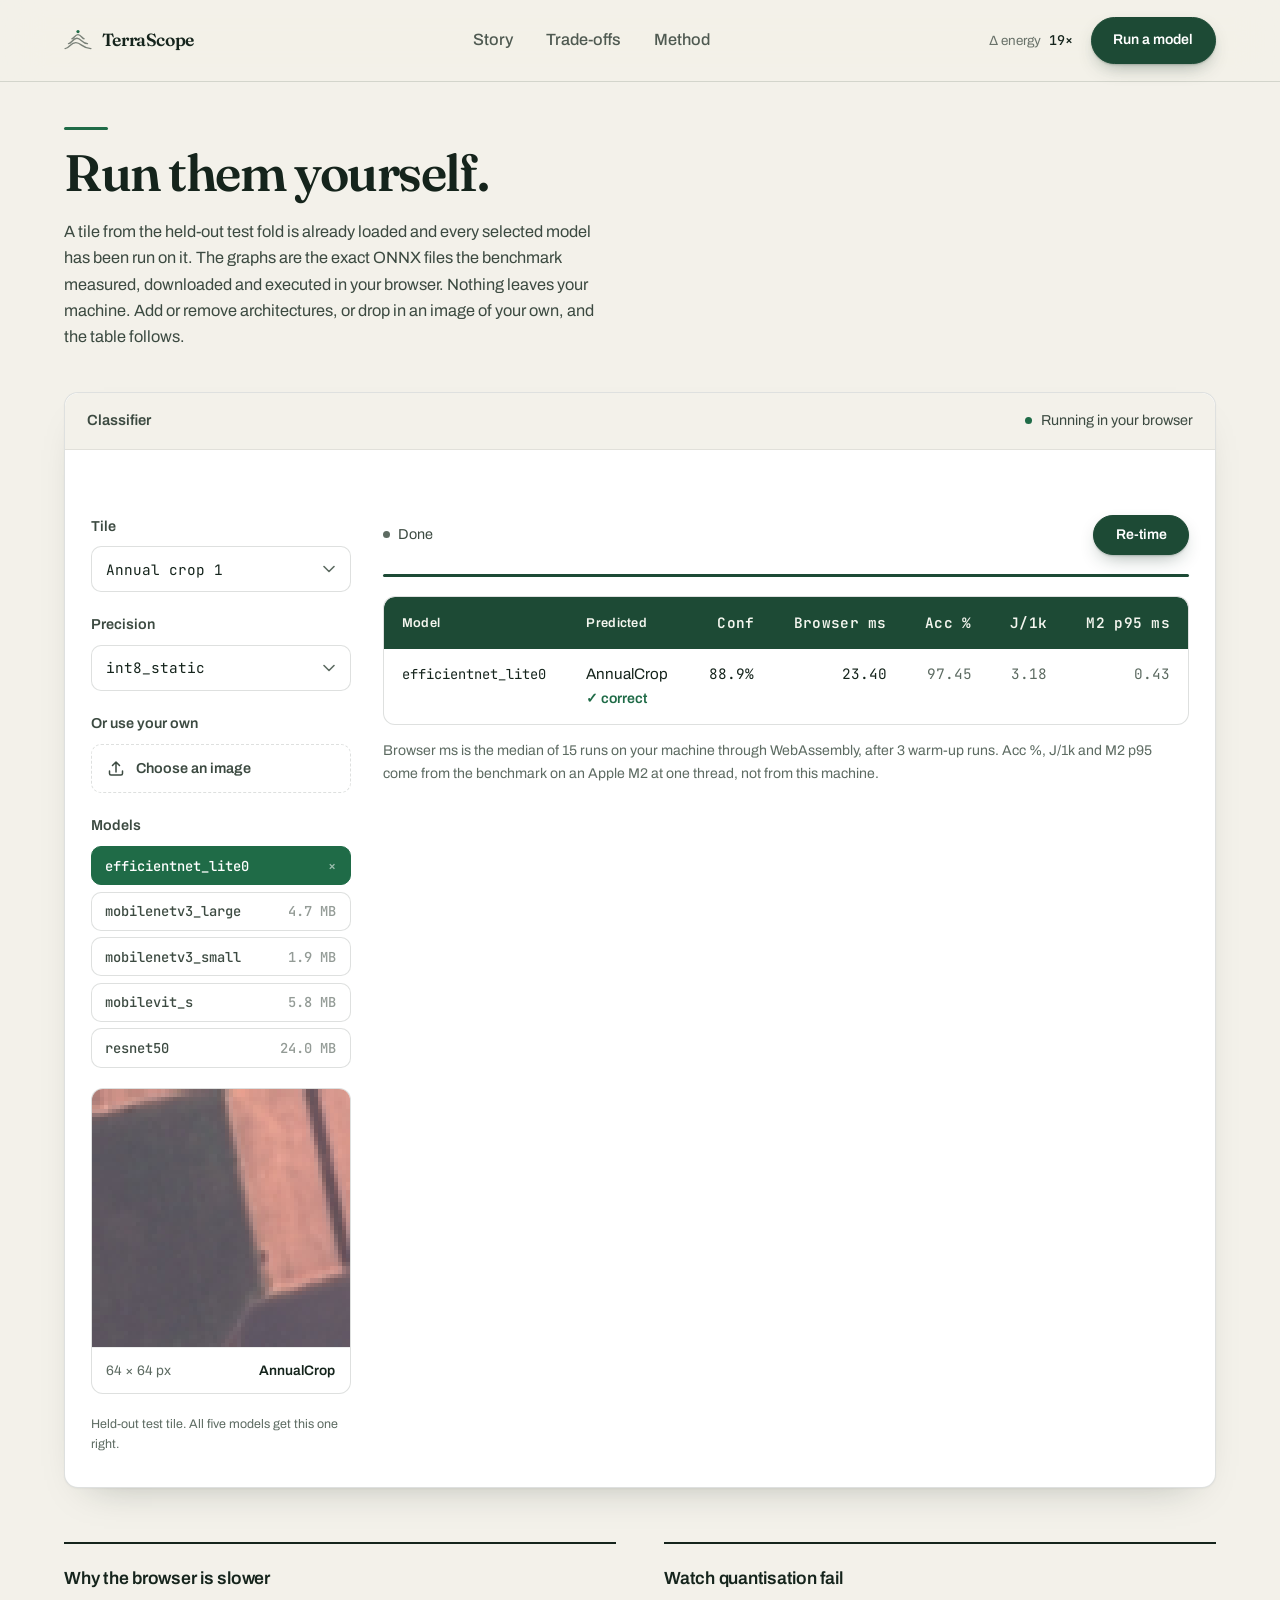
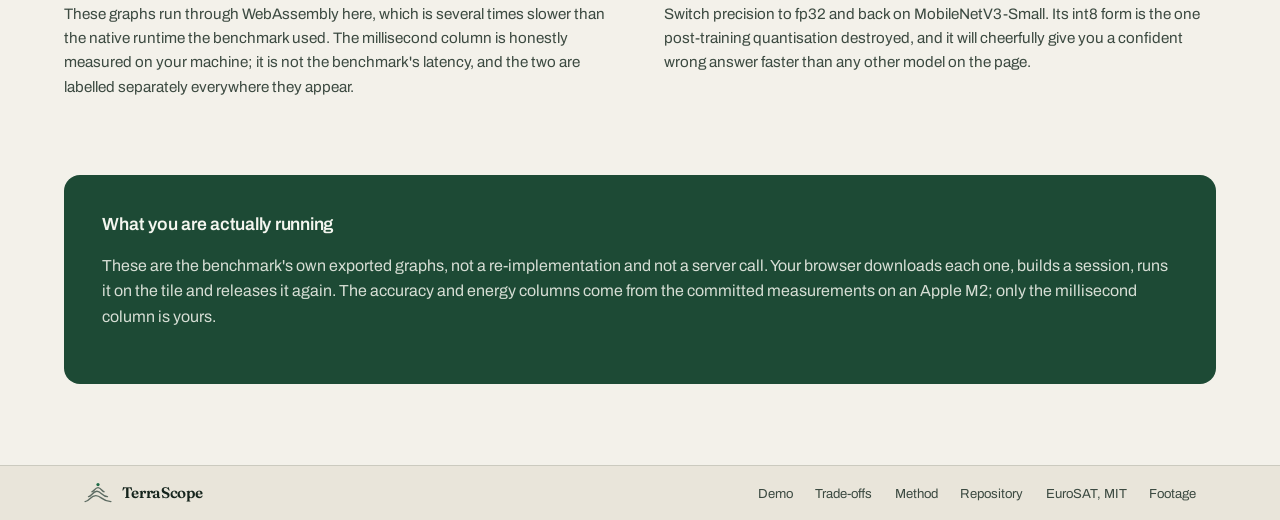
==== commit 1c0a1909: "Remove what the Streamlit era left behind The README still advertised software that is not in the re" ====
--- a/web/demo.html
+++ b/web/demo.html
@@ -19,8 +19,13 @@
     flex-wrap:wrap;margin-bottom:1.2rem}
   .status{font-size:.9rem;color:var(--ink-soft)}
   .status.busy{color:var(--brand)}
-  .bar{height:3px;background:var(--rule);border-radius:99px;margin-top:.55rem;overflow:hidden}
-  .bar i{display:block;height:100%;width:100%;background:var(--brand);
+  /* Deep green rather than the neutral rule grey: the rail belongs to the
+     run, and at this depth it reads as part of the lab panel instead of a
+     stray hairline above the table. The fill is the pale green, so the
+     distance travelled is legible against the track it travels on. */
+  .bar{height:3px;background:var(--bottle);border-radius:99px;margin-top:.55rem;
+    overflow:hidden}
+  .bar i{display:block;height:100%;width:100%;background:var(--moss);
     transform:scaleX(0);transform-origin:left;transition:transform .3s ease}
 
   /* One green on the page that carries information. */
@@ -123,7 +128,6 @@
                 <div class="empty">Select at least one model.</div>
               </div>
               <p class="note" id="caption"></p>
-              <p class="note diag" id="diag"></p>
             </div>
           </div>
         </div>
--- a/web/assets/site.css
+++ b/web/assets/site.css
@@ -87,6 +87,9 @@
   line-height:1.3;margin:0 0 .7rem}
 p.lede{font-size:clamp(1.02rem,1.15vw,1.16rem);line-height:1.62;max-width:60ch;margin:0;
   color:var(--ink-soft);text-wrap:pretty}
+/* A lede carries no margin of its own, so that a single one sits flush under
+   its heading. Two in a row are two paragraphs, and need the gap. */
+p.lede + p.lede{margin-top:var(--flow-s)}
 p.note{font-size:.88rem;line-height:1.6;color:var(--ink-faint);margin:var(--flow-s) 0 0}
 .mono{font-family:var(--mono);font-variant-numeric:tabular-nums}
 em.stress{font-style:normal;font-family:var(--serif);font-weight:600;color:var(--brand)}
@@ -118,7 +121,7 @@
   border-bottom-color:var(--rule)}
 .nav-prog{position:absolute;left:0;bottom:-1px;height:2px;width:100%;
   transform:scaleX(var(--sp,0));transform-origin:left;background:var(--brand);
-  transition:transform .1s linear;opacity:0}
+  transition:transform .3s var(--ease);opacity:0}
 .nav.tight .nav-prog,body.lit .nav-prog{opacity:1}
 
 .brand{display:inline-flex;align-items:center;gap:.6rem;font-family:var(--serif);
@@ -153,14 +156,16 @@
   padding:.72rem 1.35rem;border-radius:99px;cursor:pointer;border:1px solid transparent;
   transition:background .2s ease,transform .12s ease,border-color .2s ease,
              color .2s ease,box-shadow .2s ease;white-space:nowrap}
-.btn-primary{background:var(--brand);color:#fff;border-color:var(--brand);
+/* Deep bottle green rather than the mid brand green: this is the one button
+   on the page that asks for a click, and at this depth it reads as the darkest
+   thing in the navbar instead of competing with the footage behind it. */
+.btn-primary{background:var(--bottle);color:#fff;border-color:var(--bottle);
   box-shadow:0 1px 2px rgba(20,48,36,.2),0 8px 20px -8px rgba(20,48,36,.45)}
-.btn-primary:hover{background:var(--brand-dark);border-color:var(--brand-dark);
+.btn-primary:hover{background:var(--forest);border-color:var(--forest);
   box-shadow:0 2px 4px rgba(20,48,36,.24),0 14px 28px -10px rgba(20,48,36,.5)}
-/* One primary button, one colour, wherever it sits. Over the footage it gains
-   a ring and a deeper shadow to hold its edge instead of changing identity. */
-.nav:not(.tight) .btn-primary{box-shadow:0 0 0 1px rgba(244,246,239,.28),
-  0 10px 30px -8px rgba(0,0,0,.65)}
+/* One primary button, one look, wherever it sits. It used to pick up a pale
+   ring and a deep shadow over the footage, which read as a different, glowing
+   button rather than the same one on a darker ground. */
 .btn-ghost{border-color:currentColor;opacity:.75;background:transparent}
 .btn-ghost:hover{opacity:1;background:rgba(127,127,127,.09)}
 .btn:active{transform:translateY(1px)}
@@ -635,11 +640,6 @@
   border-top-color:transparent}
 .tile.contested .tile-meta .truth{color:#fff;font-weight:600}
 
-/* The runtime's own report. Small, quiet, and always present, so a failure
-   can be described precisely rather than retold. */
-.note.diag{font-family:var(--mono);font-size:.72rem;color:var(--ink-faint);
-  margin-top:.5rem;word-break:break-word}
-
 /* Download size on an unselected model chip: the visitor is about to pay for
    these bytes, so the price is on the button rather than discovered after. */
 .chip .mb{opacity:.55;font-variant-numeric:tabular-nums;margin-left:.35rem}
